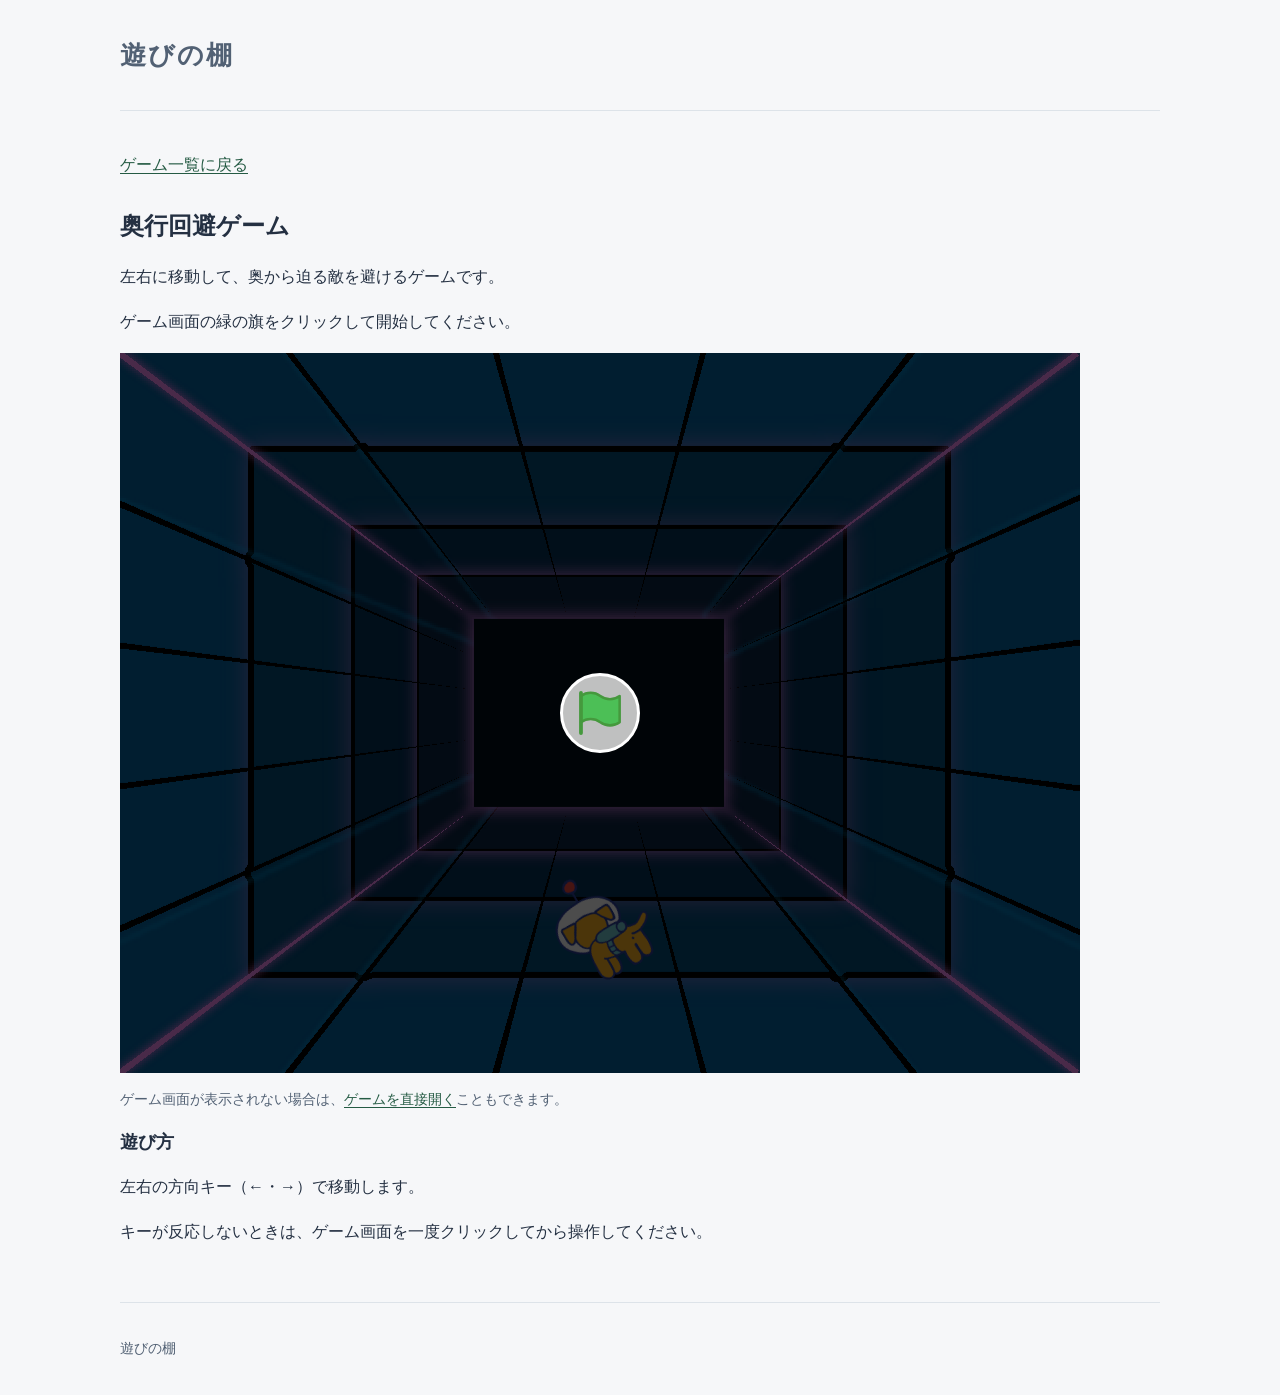
==== play-depth-dodge.html @ bae38b83 "Add depth dodge game and update survivor" ====
<!doctype html>
<html lang="ja">
<head>
  <meta charset="UTF-8">
  <meta name="viewport" content="width=device-width, initial-scale=1.0">
  <title>奥行回避ゲーム | 遊びの棚</title>
  <link rel="stylesheet" href="./css/style.css">
</head>
<body>
  <header class="site-header container"><p class="site-name">遊びの棚</p></header>
  <main class="container">
    <a class="back-link" href="./index.html">ゲーム一覧に戻る</a>
    <h1>奥行回避ゲーム</h1>
    <p>左右に移動して、奥から迫る敵を避けるゲームです。</p>
    <p id="play-help">ゲーム画面の緑の旗をクリックして開始してください。</p>
    <iframe class="game-frame" src="./games/depth-dodge.html" title="奥行回避ゲームのプレイ画面" aria-describedby="play-help" allow="fullscreen" allowfullscreen></iframe>
    <p class="game-fallback">ゲーム画面が表示されない場合は、<a href="./games/depth-dodge.html">ゲームを直接開く</a>こともできます。</p>
    <section aria-labelledby="controls-heading">
      <h2 id="controls-heading">遊び方</h2>
      <p>左右の方向キー（←・→）で移動します。</p>
      <p>キーが反応しないときは、ゲーム画面を一度クリックしてから操作してください。</p>
    </section>
  </main>
  <footer class="container"><p>遊びの棚</p></footer>
</body>
</html>
---- css/style.css ----
* { box-sizing: border-box; }
body {
  margin: 0;
  background: #f6f7f9;
  color: #243042;
  font-family: "Yu Gothic", "Meiryo", sans-serif;
  line-height: 1.8;
}
.container { width: min(100% - 40px, 1040px); margin-inline: auto; }
.site-header { padding-block: 32px; border-bottom: 1px solid #dde3e9; }
.site-name { margin: 0; font-size: 1.6rem; font-weight: bold; letter-spacing: 0.08em; }
.site-header > p:last-child { margin-bottom: 0; color: #526174; }
main { padding-block: 40px; }
h1 { margin: 0; font-size: 1.5rem; }
/* Gridは、カードを行や列に並べるCSSの仕組みです。 */
.game-list {
  display: grid;
  grid-template-columns: repeat(auto-fit, minmax(min(100%, 300px), 320px));
  gap: 24px;
  margin-top: 24px;
}
.game-card { overflow: hidden; background: #fff; border: 1px solid #dde3e9; border-radius: 12px; }
.game-thumbnail { margin: 0; }
.game-thumbnail img { display: block; width: 100%; height: auto; }
.asset-credit { color: #526174; font-size: 0.875rem; line-height: 1.6; }
.game-thumbnail figcaption { padding: 10px 20px 0; }
.game-details { padding: 20px; }
.game-status { display: inline-block; margin: 0; padding: 2px 10px; border-radius: 4px; background: #edf3ef; color: #355943; font-size: 0.8rem; }
h2 { margin: 12px 0; font-size: 1.15rem; line-height: 1.6; }
.game-details > p:not(.game-status) { margin: 12px 0 0; font-size: 0.9rem; }
.play-notice { padding-top: 12px; border-top: 1px solid #e5e9ee; color: #526174; }
footer { padding-block: 20px; border-top: 1px solid #dde3e9; color: #526174; font-size: 0.85rem; }

a { color: #255b44; text-underline-offset: 0.2em; }
a:focus-visible { outline: 3px solid #255b44; outline-offset: 4px; }
.play-link {
  display: inline-block;
  margin-top: 20px;
  padding: 10px 20px;
  border-radius: 6px;
  background: #255b44;
  color: #fff;
  text-decoration: none;
}
.play-link:hover { background: #193f2f; }
.back-link { display: inline-block; margin-bottom: 24px; }
.game-frame {
  display: block;
  width: 100%;
  max-width: 960px;
  aspect-ratio: 4 / 3;
  border: 0;
  background: #000;
}
.game-fallback { color: #526174; font-size: 0.9rem; }
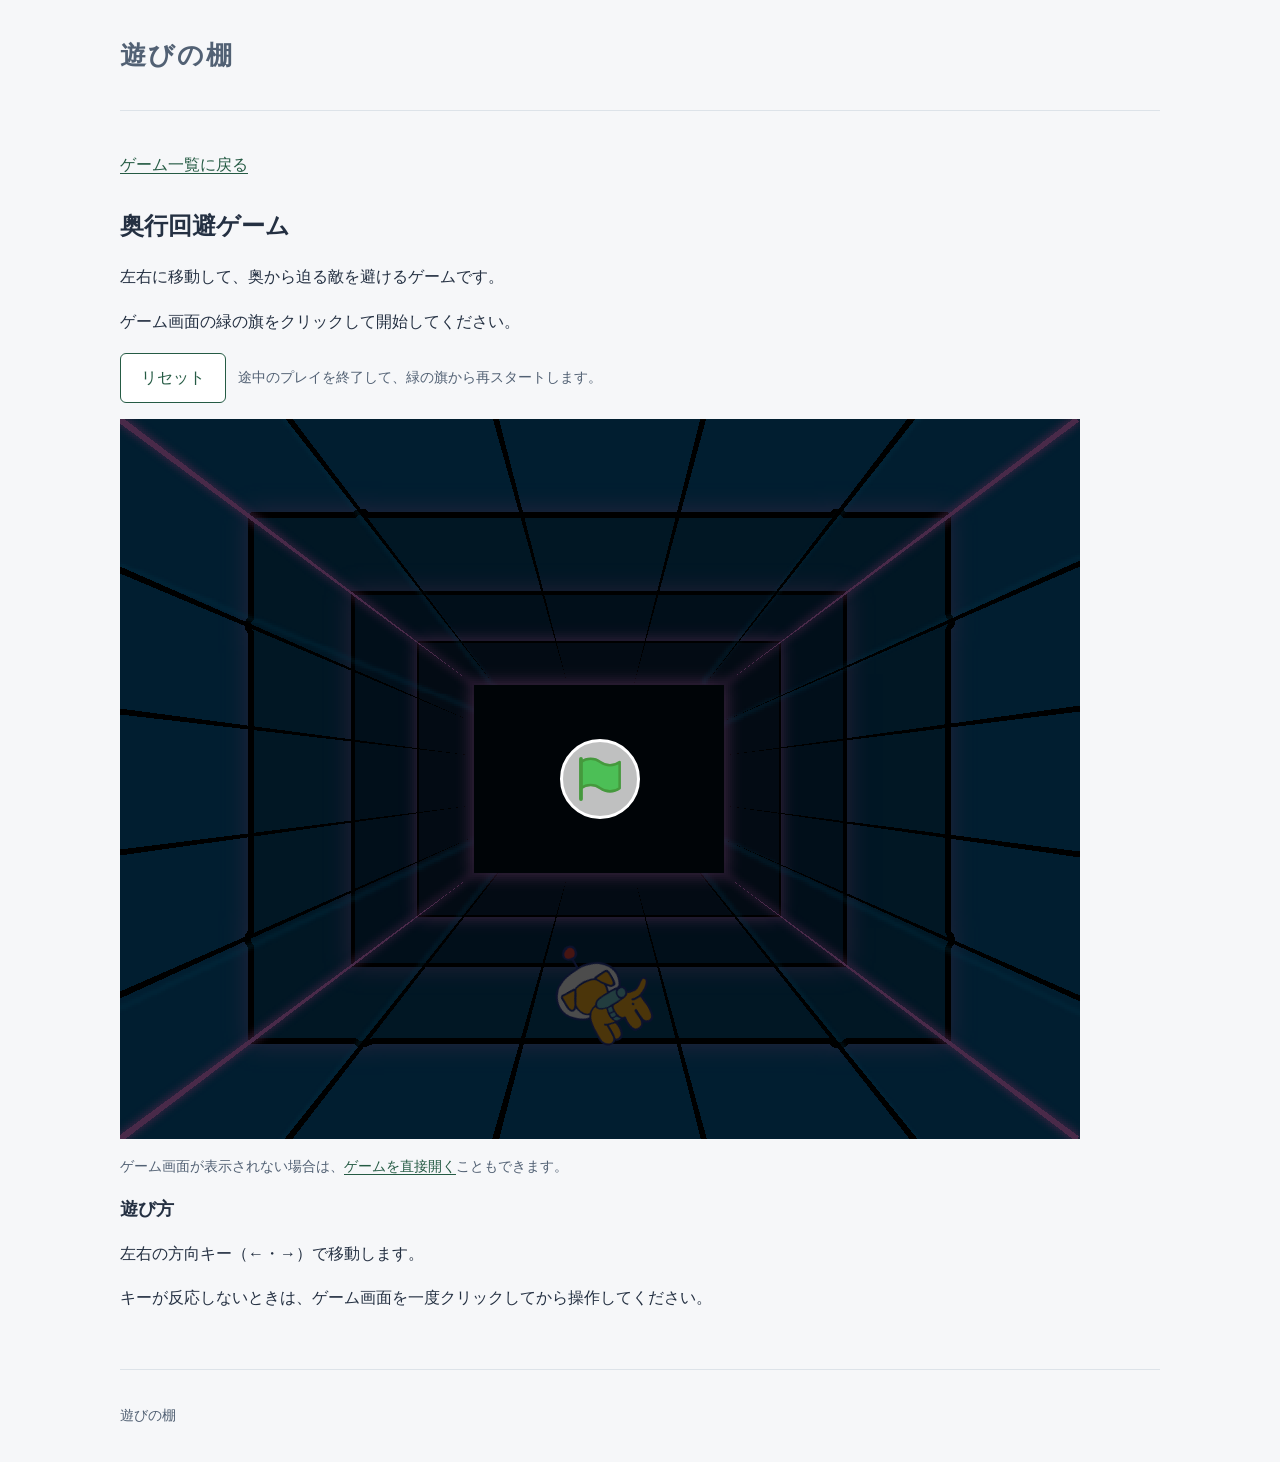
==== commit a6ce6d48: "Add green flag reset controls to game pages" ====
--- a/play-depth-dodge.html
+++ b/play-depth-dodge.html
@@ -5,6 +5,7 @@
   <meta name="viewport" content="width=device-width, initial-scale=1.0">
   <title>奥行回避ゲーム | 遊びの棚</title>
   <link rel="stylesheet" href="./css/style.css">
+  <script src="./js/player.js" defer></script>
 </head>
 <body>
   <header class="site-header container"><p class="site-name">遊びの棚</p></header>
@@ -13,6 +14,11 @@
     <h1>奥行回避ゲーム</h1>
     <p>左右に移動して、奥から迫る敵を避けるゲームです。</p>
     <p id="play-help">ゲーム画面の緑の旗をクリックして開始してください。</p>
+    <div class="player-controls">
+      <button class="reset-button" id="reset-game" type="button" disabled>リセット</button>
+      <span>途中のプレイを終了して、緑の旗から再スタートします。</span>
+    </div>
+    <p id="player-status" class="player-status" role="status"></p>
     <iframe class="game-frame" src="./games/depth-dodge.html" title="奥行回避ゲームのプレイ画面" aria-describedby="play-help" allow="fullscreen" allowfullscreen></iframe>
     <p class="game-fallback">ゲーム画面が表示されない場合は、<a href="./games/depth-dodge.html">ゲームを直接開く</a>こともできます。</p>
     <section aria-labelledby="controls-heading">
--- a/css/style.css
+++ b/css/style.css
@@ -53,3 +53,10 @@
   background: #000;
 }
 .game-fallback { color: #526174; font-size: 0.9rem; }
+.player-controls { display: flex; align-items: center; flex-wrap: wrap; gap: 12px; margin-block: 16px; }
+.player-controls span, .player-status { color: #526174; font-size: 0.875rem; }
+.reset-button { padding: 10px 20px; border: 1px solid #255b44; border-radius: 6px; background: #fff; color: #255b44; font: inherit; cursor: pointer; }
+.reset-button:hover:enabled { background: #edf3ef; }
+.reset-button:disabled { opacity: 0.55; cursor: wait; }
+.reset-button:focus-visible { outline: 3px solid #255b44; outline-offset: 4px; }
+.player-status:empty { display: none; }
